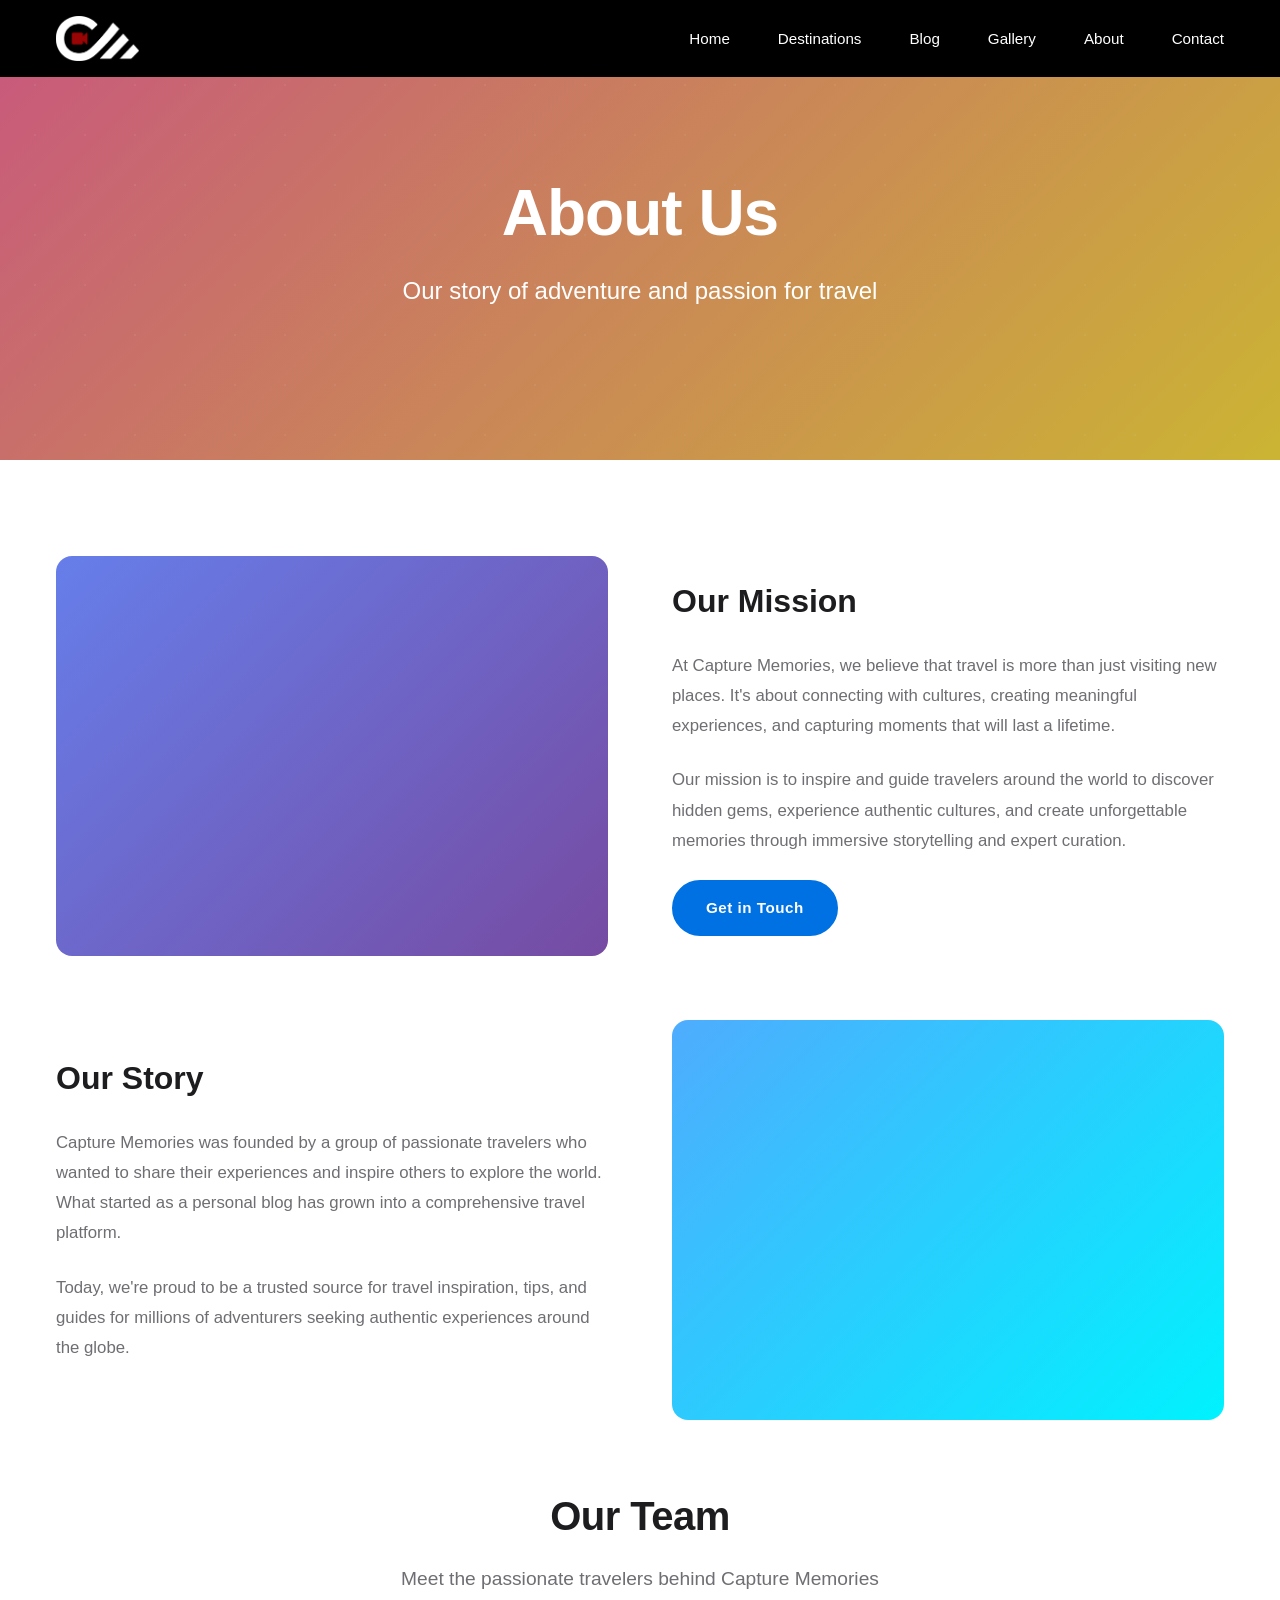
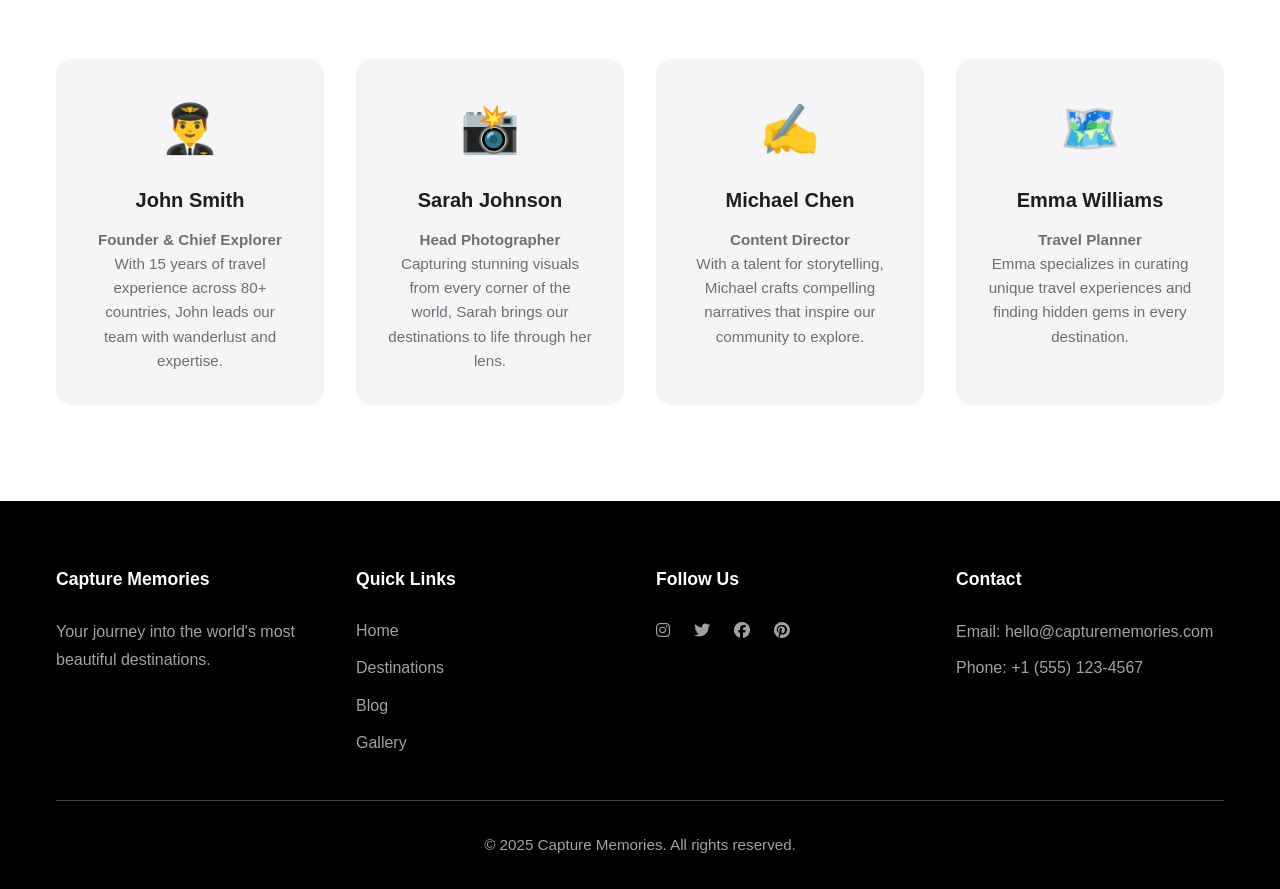
==== pages/about.html @ d1dd62fc "feat: Add complete website with images, email functionality, and styling updates - Add placeholder i" ====
<!DOCTYPE html>
<html lang="en">
<head>
    <meta charset="UTF-8">
    <meta name="viewport" content="width=device-width, initial-scale=1.0">
    <title>About - Capture Memories</title>
    <link rel="stylesheet" href="https://cdnjs.cloudflare.com/ajax/libs/font-awesome/6.4.0/css/all.min.css">
    <link rel="stylesheet" href="../css/style.css">
    <link rel="stylesheet" href="../css/animations.css">
    <link rel="stylesheet" href="../css/responsive.css">
    <style>
        .about-section {
            display: grid;
            grid-template-columns: 1fr 1fr;
            gap: 4rem;
            align-items: center;
            margin-bottom: 4rem;
        }

        .about-image {
            height: 400px;
            border-radius: 16px;
            background: linear-gradient(135deg, #667eea 0%, #764ba2 100%);
        }

        .about-content h3 {
            font-size: 2rem;
            margin-bottom: 1.5rem;
            font-weight: 700;
        }

        .about-content p {
            color: var(--text-light);
            margin-bottom: 1.5rem;
            line-height: 1.8;
            font-size: 1.05rem;
        }

        @media (max-width: 768px) {
            .about-section {
                grid-template-columns: 1fr;
                gap: 2rem;
            }

            .about-image {
                height: 250px;
            }
        }
    </style>
</head>
<body>
    <!-- Navigation -->
    <nav class="navbar">
        <div class="container">
            <div class="nav-wrapper">
                <a href="../index.html" class="logo">
                    <img src="../assets/images/logo.png" alt="Capture Memories" class="logo-img">
                </a>
                <div class="nav-toggle" id="navToggle">
                    <span></span>
                    <span></span>
                    <span></span>
                </div>
                <ul class="nav-menu" id="navMenu">
                    <li><a href="../index.html" class="nav-link">Home</a></li>
                    <li><a href="destinations.html" class="nav-link">Destinations</a></li>
                    <li><a href="blog.html" class="nav-link">Blog</a></li>
                    <li><a href="gallery.html" class="nav-link">Gallery</a></li>
                    <li><a href="about.html" class="nav-link active">About</a></li>
                    <li><a href="contact.html" class="nav-link">Contact</a></li>
                </ul>
            </div>
        </div>
    </nav>

    <!-- Page Header -->
    <section class="hero" style="margin-top: 60px; height: 400px; background: linear-gradient(135deg, #fa709a 0%, #fee140 100%);">
        <div class="hero-content">
            <h1 class="hero-title fade-in-up">About Us</h1>
            <p class="hero-subtitle fade-in-up" style="animation-delay: 0.2s;">Our story of adventure and passion for travel</p>
        </div>
        <div class="hero-overlay"></div>
    </section>

    <!-- About Content -->
    <section class="section">
        <div class="container">
            <div class="about-section" data-aos="fade-up">
                <div class="about-image"></div>
                <div class="about-content">
                    <h3>Our Mission</h3>
                    <p>At Capture Memories, we believe that travel is more than just visiting new places. It's about connecting with cultures, creating meaningful experiences, and capturing moments that will last a lifetime.</p>
                    <p>Our mission is to inspire and guide travelers around the world to discover hidden gems, experience authentic cultures, and create unforgettable memories through immersive storytelling and expert curation.</p>
                    <a href="contact.html" class="cta-button">Get in Touch</a>
                </div>
            </div>

            <div class="about-section" data-aos="fade-up" style="direction: rtl;">
                <div class="about-image" style="background: linear-gradient(135deg, #4facfe 0%, #00f2fe 100%); direction: ltr;"></div>
                <div class="about-content" style="direction: ltr;">
                    <h3>Our Story</h3>
                    <p>Capture Memories was founded by a group of passionate travelers who wanted to share their experiences and inspire others to explore the world. What started as a personal blog has grown into a comprehensive travel platform.</p>
                    <p>Today, we're proud to be a trusted source for travel inspiration, tips, and guides for millions of adventurers seeking authentic experiences around the globe.</p>
                </div>
            </div>

            <div class="section-header" style="margin-top: 4rem;">
                <h2>Our Team</h2>
                <p>Meet the passionate travelers behind Capture Memories</p>
            </div>

            <div class="features-grid">
                <div class="feature-item" data-aos="fade-up">
                    <div class="feature-icon">👨‍✈️</div>
                    <h3>John Smith</h3>
                    <p><strong>Founder & Chief Explorer</strong></p>
                    <p>With 15 years of travel experience across 80+ countries, John leads our team with wanderlust and expertise.</p>
                </div>
                <div class="feature-item" data-aos="fade-up">
                    <div class="feature-icon">📸</div>
                    <h3>Sarah Johnson</h3>
                    <p><strong>Head Photographer</strong></p>
                    <p>Capturing stunning visuals from every corner of the world, Sarah brings our destinations to life through her lens.</p>
                </div>
                <div class="feature-item" data-aos="fade-up">
                    <div class="feature-icon">✍️</div>
                    <h3>Michael Chen</h3>
                    <p><strong>Content Director</strong></p>
                    <p>With a talent for storytelling, Michael crafts compelling narratives that inspire our community to explore.</p>
                </div>
                <div class="feature-item" data-aos="fade-up">
                    <div class="feature-icon">🗺️</div>
                    <h3>Emma Williams</h3>
                    <p><strong>Travel Planner</strong></p>
                    <p>Emma specializes in curating unique travel experiences and finding hidden gems in every destination.</p>
                </div>
            </div>
        </div>
    </section>

    <!-- Footer -->
    <footer class="footer">
        <div class="container">
            <div class="footer-content">
                <div class="footer-section">
                    <h4>Capture Memories</h4>
                    <p>Your journey into the world's most beautiful destinations.</p>
                </div>
                <div class="footer-section">
                    <h4>Quick Links</h4>
                    <ul>
                        <li><a href="../index.html">Home</a></li>
                        <li><a href="destinations.html">Destinations</a></li>
                        <li><a href="blog.html">Blog</a></li>
                        <li><a href="gallery.html">Gallery</a></li>
                    </ul>
                </div>
                <div class="footer-section">
                    <h4>Follow Us</h4>
                    <div class="social-links">
                        <a href="#" title="Instagram"><i class="fab fa-instagram"></i></a>
                        <a href="#" title="Twitter"><i class="fab fa-twitter"></i></a>
                        <a href="#" title="Facebook"><i class="fab fa-facebook"></i></a>
                        <a href="#" title="Pinterest"><i class="fab fa-pinterest"></i></a>
                    </div>
                </div>
                <div class="footer-section">
                    <h4>Contact</h4>
                    <p>Email: hello@capturememories.com</p>
                    <p>Phone: +1 (555) 123-4567</p>
                </div>
            </div>
            <div class="footer-bottom">
                <p>&copy; 2025 Capture Memories. All rights reserved.</p>
            </div>
        </div>
    </footer>

    <script src="../js/main.js"></script>
    <script src="../js/navigation.js"></script>
    <script src="../js/scroll-animations.js"></script>
</body>
</html>
---- css/style.css ----
* {
    margin: 0;
    padding: 0;
    box-sizing: border-box;
}

:root {
    --primary-color: #000;
    --secondary-color: #fff;
    --accent-color: #0071e3;
    --text-dark: #1d1d1f;
    --text-light: #6e6e73;
    --bg-light: #f5f5f7;
    --border-color: #e5e5e7;
    --spacing-unit: 1rem;
    --transition: all 0.3s cubic-bezier(0.25, 0.46, 0.45, 0.94);
    
    /* CHANGE THIS LINE - Default system fonts */
    --font-family: -apple-system, BlinkMacSystemFont, "Segoe UI", Roboto, "Helvetica Neue", Arial, sans-serif;
    
    /* TO ONE OF THESE OPTIONS */
    
    /* Option A: Poppins (Modern & Clean) */
    /* --font-family: 'Poppins', sans-serif; */
    
    /* Option B: Inter (Professional) */
    /* --font-family: 'Inter', sans-serif; */
    
    /* Option C: Montserrat (Bold & Modern) */
    /* --font-family: 'Montserrat', sans-serif; */
    
    /* Option D: Raleway (Elegant) */
    /* --font-family: 'Raleway', sans-serif; */
    
    /* Option E: Playfair Display (Serif - Luxury) */
    /* --font-family: 'Playfair Display', serif; */
}

html {
    scroll-behavior: smooth;
}

body {
    font-family: var(--font-family);
    color: var(--text-dark);
    background-color: var(--secondary-color);
    line-height: 1.6;
    overflow-x: hidden;
}

/* Container */
.container {
    max-width: 1200px;
    margin: 0 auto;
    padding: 0 var(--spacing-unit);
}

/* Navigation */
.navbar {
    position: fixed;
    top: 0;
    width: 100%;
    background-color: #000000;
    background: #000000;
    z-index: 1000;
    transition: var(--transition);
}

.nav-wrapper {
    display: flex;
    justify-content: space-between;
    align-items: center;
    padding: 1rem 0;
}

.logo {
    font-size: 1.5rem;
    font-weight: 700;
    letter-spacing: -0.5px;
    display: flex;
    align-items: center;
    gap: 0.75rem;
    cursor: pointer;
}

.logo-img {
    height: 45px;
    width: auto;
    object-fit: contain;
    transition: transform 0.3s ease;
}

.logo-img:hover {
    transform: scale(1.1);
}

.logo-text {
    background: linear-gradient(135deg, #667eea 0%, #764ba2 100%);
    -webkit-background-clip: text;
    -webkit-text-fill-color: transparent;
    background-clip: text;
}

.nav-menu {
    display: flex;
    list-style: none;
    gap: 3rem;
}

.nav-link {
    text-decoration: none;
    color: #ffffff;
    font-size: 0.95rem;
    font-weight: 500;
    transition: var(--transition);
    position: relative;
}

.nav-link:hover {
    color: var(--accent-color);
}

.nav-link::after {
    content: '';
    position: absolute;
    bottom: -4px;
    left: 0;
    width: 0;
    height: 2px;
    background: var(--accent-color);
    transition: var(--transition);
}

.nav-link:hover::after,
.nav-link.active::after {
    width: 100%;
}

.nav-toggle {
    display: none;
    flex-direction: column;
    cursor: pointer;
    gap: 5px;
}

.nav-toggle span {
    width: 25px;
    height: 2px;
    background: #ffffff;
    border-radius: 2px;
    transition: var(--transition);
}

/* Hero Section */
.hero {
    margin-top: 60px;
    height: 600px;
    background: linear-gradient(135deg, #667eea 0%, #764ba2 100%);
    display: flex;
    align-items: center;
    justify-content: center;
    text-align: center;
    color: white;
    position: relative;
    overflow: hidden;
}

.hero::before {
    content: '';
    position: absolute;
    top: -50%;
    right: -50%;
    width: 200%;
    height: 200%;
    background: radial-gradient(circle, rgba(255,255,255,0.1) 1px, transparent 1px);
    background-size: 50px 50px;
    animation: moveBackground 20s linear infinite;
}

@keyframes moveBackground {
    0% { transform: translate(0, 0); }
    100% { transform: translate(50px, 50px); }
}

.hero-overlay {
    position: absolute;
    top: 0;
    left: 0;
    width: 100%;
    height: 100%;
    background: rgba(0, 0, 0, 0.2);
}

.hero-content {
    position: relative;
    z-index: 2;
    max-width: 800px;
}

.hero-title {
    font-size: 4rem;
    font-weight: 700;
    margin-bottom: 1.5rem;
    letter-spacing: -1px;
    line-height: 1.1;
}

.hero-subtitle {
    font-size: 1.5rem;
    margin-bottom: 2rem;
    opacity: 0.95;
    font-weight: 400;
}

/* CTA Button */
.cta-button {
    display: inline-block;
    padding: 0.875rem 2rem;
    background: var(--accent-color);
    color: white;
    text-decoration: none;
    border-radius: 980px;
    font-weight: 600;
    font-size: 0.95rem;
    transition: var(--transition);
    border: 2px solid var(--accent-color);
    cursor: pointer;
    letter-spacing: 0.5px;
}

.cta-button:hover {
    background: #0066cc;
    border-color: #0066cc;
    transform: scale(1.05);
}

/* Sections */
.section {
    padding: 6rem var(--spacing-unit);
}

.section-header {
    text-align: center;
    margin-bottom: 4rem;
}

.section-header h2 {
    font-size: 2.5rem;
    margin-bottom: 1rem;
    font-weight: 700;
    letter-spacing: -0.5px;
}

.section-header p {
    font-size: 1.2rem;
    color: var(--text-light);
    font-weight: 400;
}

/* Destinations Grid */
.destinations-grid {
    display: grid;
    grid-template-columns: repeat(auto-fit, minmax(350px, 1fr));
    gap: 2.5rem;
}

.destination-card {
    background: var(--bg-light);
    border-radius: 16px;
    overflow: hidden;
    transition: var(--transition);
    cursor: pointer;
}

.destination-card:hover {
    transform: translateY(-8px);
    box-shadow: 0 20px 40px rgba(0, 0, 0, 0.1);
}

.destination-image {
    width: 100%;
    height: 300px;
    background-size: cover;
    background-position: center;
    background-repeat: no-repeat;
    transition: var(--transition);
}

.destination-card:hover .destination-image {
    transform: scale(1.05);
}

.destination-content {
    padding: 2rem;
}

.destination-content h3 {
    font-size: 1.5rem;
    margin-bottom: 0.5rem;
    font-weight: 600;
}

.destination-content p {
    color: var(--text-light);
    margin-bottom: 1.5rem;
    line-height: 1.5;
}

.read-more {
    color: var(--accent-color);
    text-decoration: none;
    font-weight: 600;
    transition: var(--transition);
    display: inline-block;
}

.read-more:hover {
    transform: translateX(4px);
}

/* Blog Grid */
.blog-grid {
    display: grid;
    grid-template-columns: repeat(auto-fit, minmax(340px, 1fr));
    gap: 2.5rem;
    margin-bottom: 3rem;
}

.blog-card {
    background: var(--secondary-color);
    border-radius: 16px;
    overflow: hidden;
    transition: var(--transition);
    border: 1px solid var(--border-color);
}

.blog-card:hover {
    box-shadow: 0 20px 40px rgba(0, 0, 0, 0.08);
    transform: translateY(-8px);
}

.blog-image {
    width: 100%;
    height: 300px;
    background-size: cover;
    background-position: center;
    transition: var(--transition);
}

.blog-card:hover .blog-image {
    transform: scale(1.05);
}

.blog-content {
    padding: 2rem;
}

.blog-date {
    font-size: 0.85rem;
    color: var(--text-light);
    font-weight: 500;
    text-transform: uppercase;
    letter-spacing: 0.5px;
}

.blog-content h3 {
    font-size: 1.5rem;
    margin: 1rem 0;
    font-weight: 600;
    line-height: 1.3;
}

.blog-content p {
    color: var(--text-light);
    margin-bottom: 1.5rem;
    line-height: 1.6;
}

/* Features Grid */
.features-grid {
    display: grid;
    grid-template-columns: repeat(auto-fit, minmax(250px, 1fr));
    gap: 2rem;
}

.feature-item {
    text-align: center;
    padding: 2rem;
    border-radius: 16px;
    background: var(--bg-light);
    transition: var(--transition);
}

.feature-item:hover {
    transform: translateY(-8px);
    background: linear-gradient(135deg, rgba(102, 126, 234, 0.1) 0%, rgba(118, 75, 162, 0.1) 100%);
}

.feature-icon {
    font-size: 3rem;
    margin-bottom: 1rem;
}

.feature-item h3 {
    font-size: 1.25rem;
    margin-bottom: 0.75rem;
    font-weight: 600;
}

.feature-item p {
    color: var(--text-light);
    font-size: 0.95rem;
    line-height: 1.6;
}

/* Newsletter Section */
.newsletter {
    background: linear-gradient(135deg, #667eea 0%, #764ba2 100%);
    color: white;
    text-align: center;
}

.newsletter-content h2 {
    font-size: 2.5rem;
    margin-bottom: 1rem;
    font-weight: 700;
}

.newsletter-content p {
    font-size: 1.1rem;
    margin-bottom: 2rem;
    opacity: 0.95;
}

.newsletter-form {
    display: flex;
    gap: 1rem;
    max-width: 500px;
    margin: 0 auto;
    flex-wrap: wrap;
    justify-content: center;
}

.newsletter-form input {
    flex: 1;
    min-width: 250px;
    padding: 0.875rem 1.5rem;
    border: none;
    border-radius: 980px;
    font-size: 0.95rem;
    font-family: var(--font-family);
}

.newsletter-form input:focus {
    outline: none;
    box-shadow: 0 0 0 3px rgba(255, 255, 255, 0.2);
}

.newsletter-form .cta-button {
    background: white;
    color: var(--accent-color);
    border-color: white;
}

.newsletter-form .cta-button:hover {
    background: var(--bg-light);
}

/* Section CTA */
.section-cta {
    text-align: center;
    margin-top: 3rem;
}

/* Footer */
.footer {
    background: var(--primary-color);
    color: white;
    padding: 4rem var(--spacing-unit) 2rem;
}

.footer-content {
    display: grid;
    grid-template-columns: repeat(auto-fit, minmax(250px, 1fr));
    gap: 2rem;
    margin-bottom: 2rem;
}

.footer-section h4 {
    font-size: 1.1rem;
    margin-bottom: 1.5rem;
    font-weight: 600;
}

.footer-section p {
    color: #a1a1a6;
    line-height: 1.8;
    margin-bottom: 0.5rem;
}

.footer-section ul {
    list-style: none;
}

.footer-section ul li {
    margin-bottom: 0.75rem;
}

.footer-section a {
    color: #a1a1a6;
    text-decoration: none;
    transition: var(--transition);
}

.footer-section a:hover {
    color: white;
}

.social-links {
    display: flex;
    gap: 1.5rem;
}

.footer-bottom {
    text-align: center;
    padding-top: 2rem;
    border-top: 1px solid #424245;
    color: #a1a1a6;
    font-size: 0.95rem;
}
---- css/animations.css ----
/* Fade In Up Animation */
@keyframes fadeInUp {
    from {
        opacity: 0;
        transform: translateY(30px);
    }
    to {
        opacity: 1;
        transform: translateY(0);
    }
}

.fade-in-up {
    animation: fadeInUp 0.8s ease-out forwards;
    opacity: 0;
}

/* Pulse Animation */
@keyframes pulse {
    0% {
        opacity: 1;
    }
    50% {
        opacity: 0.5;
    }
    100% {
        opacity: 1;
    }
}

.pulse {
    animation: pulse 2s ease-in-out infinite;
}

/* Float Animation */
@keyframes float {
    0%, 100% {
        transform: translateY(0px);
    }
    50% {
        transform: translateY(-20px);
    }
}

.float {
    animation: float 3s ease-in-out infinite;
}

/* Slide In Left */
@keyframes slideInLeft {
    from {
        opacity: 0;
        transform: translateX(-50px);
    }
    to {
        opacity: 1;
        transform: translateX(0);
    }
}

.slide-in-left {
    animation: slideInLeft 0.8s ease-out forwards;
}

/* Slide In Right */
@keyframes slideInRight {
    from {
        opacity: 0;
        transform: translateX(50px);
    }
    to {
        opacity: 1;
        transform: translateX(0);
    }
}

.slide-in-right {
    animation: slideInRight 0.8s ease-out forwards;
}

/* Scale In */
@keyframes scaleIn {
    from {
        opacity: 0;
        transform: scale(0.9);
    }
    to {
        opacity: 1;
        transform: scale(1);
    }
}

.scale-in {
    animation: scaleIn 0.6s ease-out forwards;
}

/* Glow Animation */
@keyframes glow {
    0% {
        box-shadow: 0 0 5px rgba(0, 113, 227, 0.3);
    }
    50% {
        box-shadow: 0 0 20px rgba(0, 113, 227, 0.6);
    }
    100% {
        box-shadow: 0 0 5px rgba(0, 113, 227, 0.3);
    }
}

.glow {
    animation: glow 3s ease-in-out infinite;
}

/* Bounce Animation */
@keyframes bounce {
    0%, 100% {
        transform: translateY(0);
    }
    50% {
        transform: translateY(-10px);
    }
}

.bounce {
    animation: bounce 1s ease-in-out infinite;
}

/* Shimmer Animation */
@keyframes shimmer {
    0% {
        background-position: -1000px 0;
    }
    100% {
        background-position: 1000px 0;
    }
}

.shimmer {
    background: linear-gradient(90deg, #f0f0f0 25%, #e0e0e0 50%, #f0f0f0 75%);
    background-size: 1000px 100%;
    animation: shimmer 2s infinite;
}
---- css/responsive.css ----
/* Tablet Breakpoint (768px) */
@media (max-width: 768px) {
    .nav-menu {
        gap: 1.5rem;
    }

    .nav-link {
        font-size: 0.85rem;
    }

    .hero-title {
        font-size: 2.5rem;
    }

    .hero-subtitle {
        font-size: 1.1rem;
    }

    .section-header h2 {
        font-size: 1.8rem;
    }

    .destinations-grid,
    .blog-grid {
        grid-template-columns: 1fr;
    }

    .features-grid {
        grid-template-columns: repeat(2, 1fr);
    }

    .newsletter-form {
        flex-direction: column;
    }

    .newsletter-form input {
        min-width: auto;
    }
}

/* Mobile Breakpoint (480px) */
@media (max-width: 480px) {
    :root {
        --spacing-unit: 0.75rem;
    }

    .nav-toggle {
        display: flex;
    }

    .nav-menu {
        position: fixed;
        left: -100%;
        top: 70px;
        flex-direction: column;
        background-color: white;
        width: 100%;
        text-align: center;
        transition: 0.3s;
        gap: 0;
        padding: 2rem 0;
        box-shadow: 0 10px 27px rgba(0, 0, 0, 0.05);
    }

    .nav-menu.active {
        left: 0;
    }

    .nav-menu li {
        padding: 0.75rem 0;
    }

    .nav-link {
        display: block;
        padding: 0.75rem 0;
    }

    .hero {
        height: 400px;
        margin-top: 60px;
    }

    .hero-title {
        font-size: 1.8rem;
    }

    .hero-subtitle {
        font-size: 0.95rem;
    }

    .section {
        padding: 3rem 1rem;
    }

    .section-header h2 {
        font-size: 1.5rem;
    }

    .section-header p {
        font-size: 0.95rem;
    }

    .destinations-grid,
    .blog-grid,
    .features-grid {
        grid-template-columns: 1fr;
    }

    .destination-card,
    .blog-card {
        border-radius: 12px;
    }

    .destination-image,
    .blog-image {
        height: 200px;
    }

    .destination-content,
    .blog-content {
        padding: 1.5rem;
    }

    .footer-content {
        grid-template-columns: 1fr;
        gap: 1.5rem;
    }

    .cta-button {
        width: 100%;
        text-align: center;
    }

    .newsletter-form input {
        width: 100%;
    }
}

/* Extra Large Screens */
@media (min-width: 1440px) {
    .container {
        max-width: 1320px;
    }

    .hero-title {
        font-size: 5rem;
    }

    .section-header h2 {
        font-size: 3rem;
    }
}
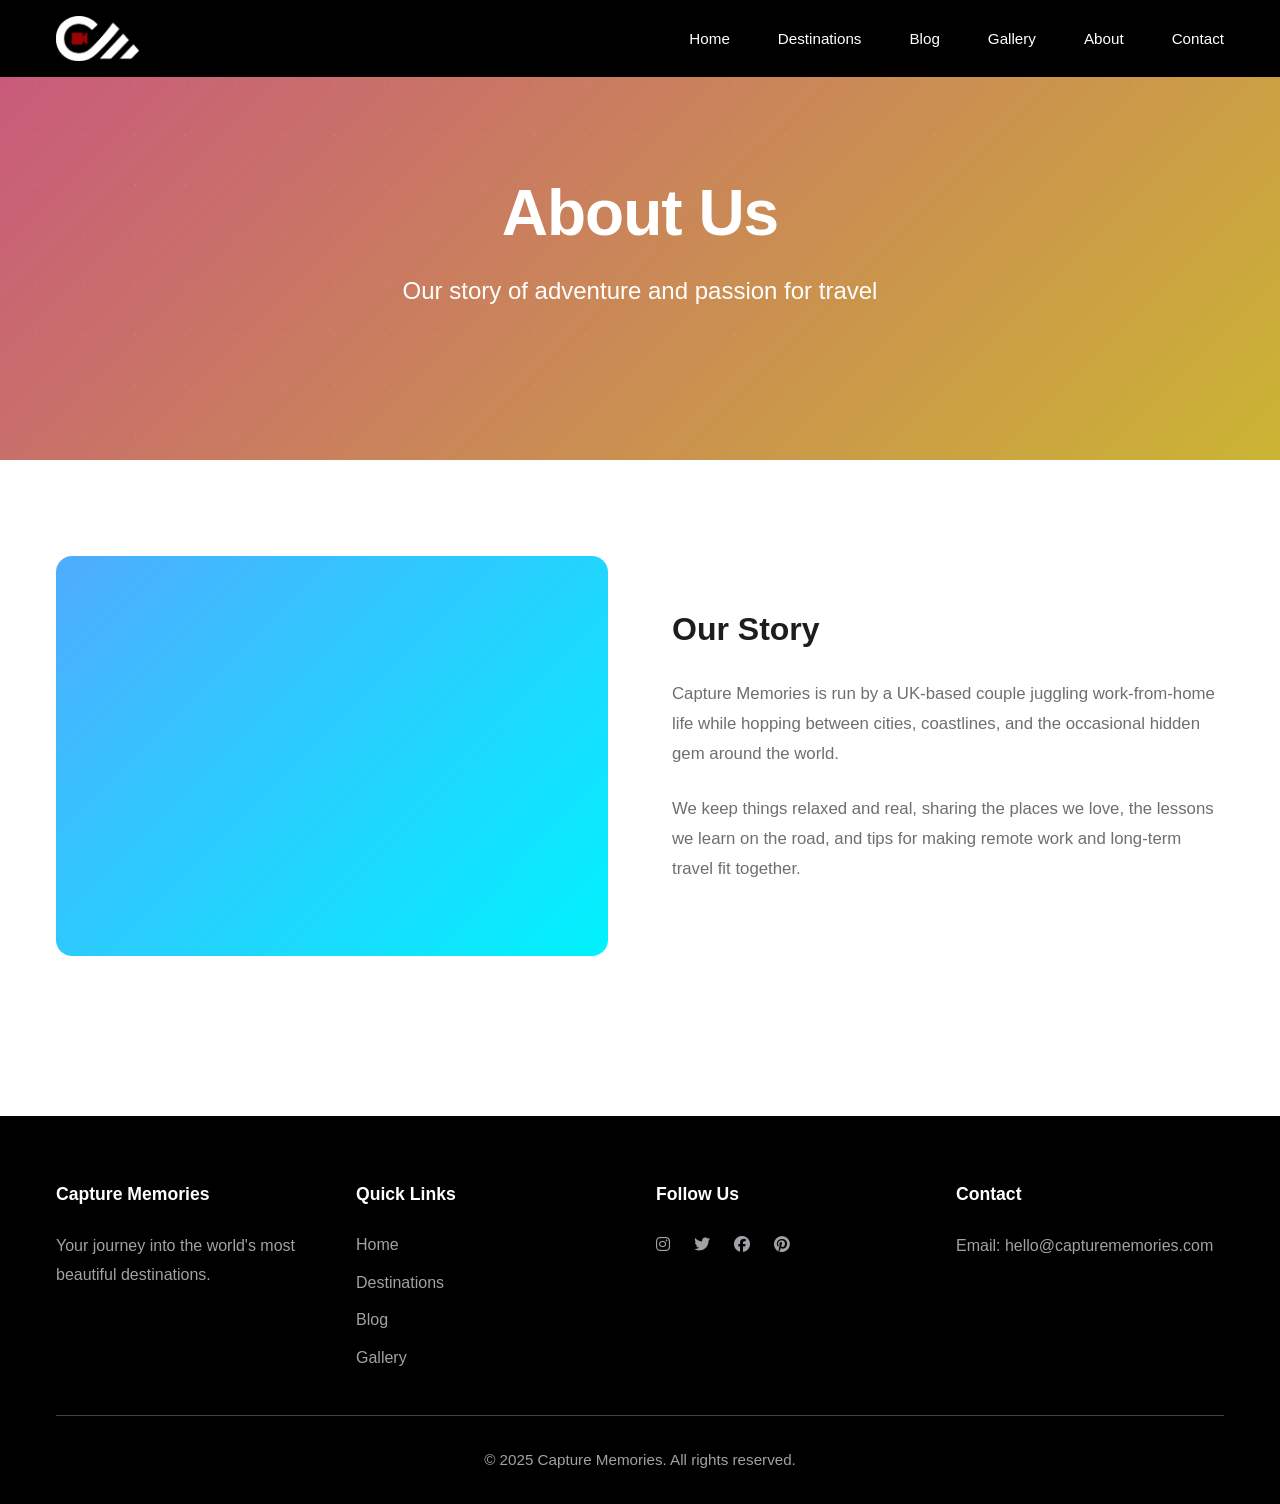
==== commit c359b88a: "chore: CM-001 update about page" ====
--- a/pages/about.html
+++ b/pages/about.html
@@ -86,53 +86,11 @@
     <section class="section">
         <div class="container">
             <div class="about-section" data-aos="fade-up">
-                <div class="about-image"></div>
+                <div class="about-image" style="background: linear-gradient(135deg, #4facfe 0%, #00f2fe 100%);"></div>
                 <div class="about-content">
-                    <h3>Our Mission</h3>
-                    <p>At Capture Memories, we believe that travel is more than just visiting new places. It's about connecting with cultures, creating meaningful experiences, and capturing moments that will last a lifetime.</p>
-                    <p>Our mission is to inspire and guide travelers around the world to discover hidden gems, experience authentic cultures, and create unforgettable memories through immersive storytelling and expert curation.</p>
-                    <a href="contact.html" class="cta-button">Get in Touch</a>
-                </div>
-            </div>
-
-            <div class="about-section" data-aos="fade-up" style="direction: rtl;">
-                <div class="about-image" style="background: linear-gradient(135deg, #4facfe 0%, #00f2fe 100%); direction: ltr;"></div>
-                <div class="about-content" style="direction: ltr;">
                     <h3>Our Story</h3>
-                    <p>Capture Memories was founded by a group of passionate travelers who wanted to share their experiences and inspire others to explore the world. What started as a personal blog has grown into a comprehensive travel platform.</p>
-                    <p>Today, we're proud to be a trusted source for travel inspiration, tips, and guides for millions of adventurers seeking authentic experiences around the globe.</p>
-                </div>
-            </div>
-
-            <div class="section-header" style="margin-top: 4rem;">
-                <h2>Our Team</h2>
-                <p>Meet the passionate travelers behind Capture Memories</p>
-            </div>
-
-            <div class="features-grid">
-                <div class="feature-item" data-aos="fade-up">
-                    <div class="feature-icon">👨‍✈️</div>
-                    <h3>John Smith</h3>
-                    <p><strong>Founder & Chief Explorer</strong></p>
-                    <p>With 15 years of travel experience across 80+ countries, John leads our team with wanderlust and expertise.</p>
-                </div>
-                <div class="feature-item" data-aos="fade-up">
-                    <div class="feature-icon">📸</div>
-                    <h3>Sarah Johnson</h3>
-                    <p><strong>Head Photographer</strong></p>
-                    <p>Capturing stunning visuals from every corner of the world, Sarah brings our destinations to life through her lens.</p>
-                </div>
-                <div class="feature-item" data-aos="fade-up">
-                    <div class="feature-icon">✍️</div>
-                    <h3>Michael Chen</h3>
-                    <p><strong>Content Director</strong></p>
-                    <p>With a talent for storytelling, Michael crafts compelling narratives that inspire our community to explore.</p>
-                </div>
-                <div class="feature-item" data-aos="fade-up">
-                    <div class="feature-icon">🗺️</div>
-                    <h3>Emma Williams</h3>
-                    <p><strong>Travel Planner</strong></p>
-                    <p>Emma specializes in curating unique travel experiences and finding hidden gems in every destination.</p>
+                    <p>Capture Memories is run by a UK-based couple juggling work-from-home life while hopping between cities, coastlines, and the occasional hidden gem around the world.</p>
+                    <p>We keep things relaxed and real, sharing the places we love, the lessons we learn on the road, and tips for making remote work and long-term travel fit together.</p>
                 </div>
             </div>
         </div>
@@ -167,7 +125,6 @@
                 <div class="footer-section">
                     <h4>Contact</h4>
                     <p>Email: hello@capturememories.com</p>
-                    <p>Phone: +1 (555) 123-4567</p>
                 </div>
             </div>
             <div class="footer-bottom">
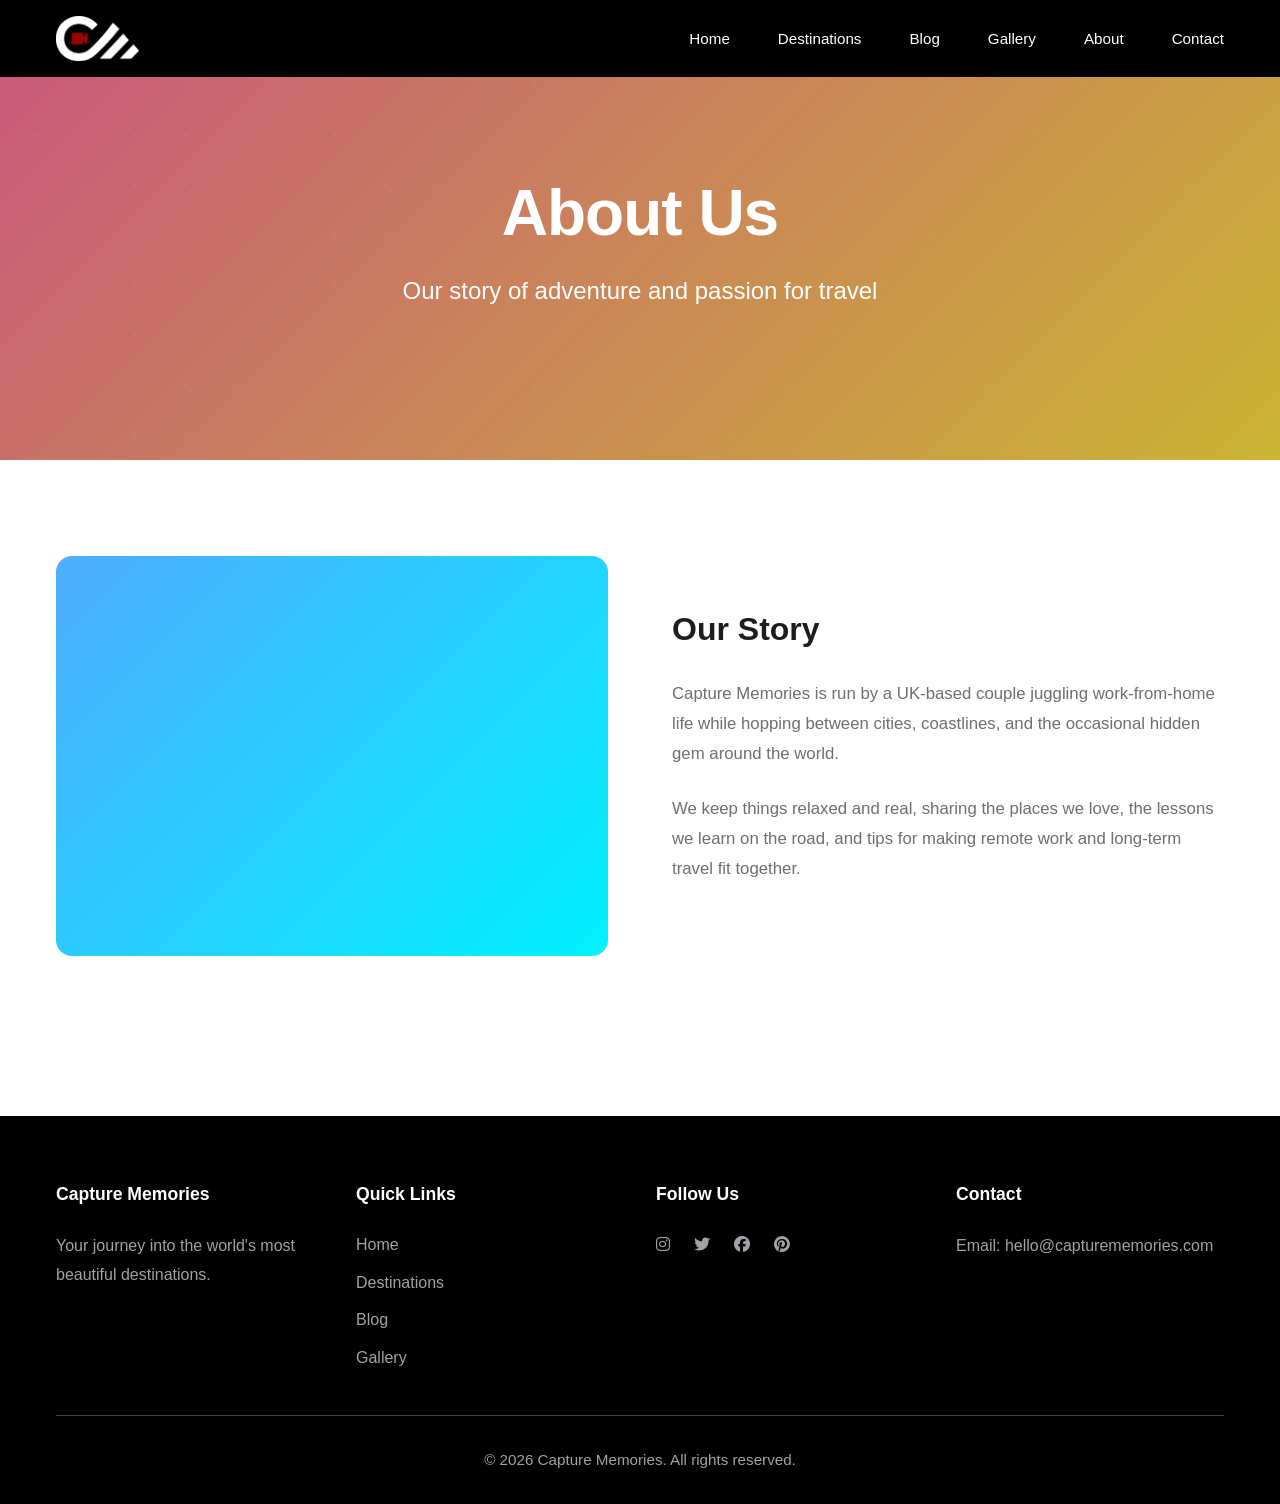
==== commit 708fa022: "Update about.html" ====
--- a/pages/about.html
+++ b/pages/about.html
@@ -128,7 +128,7 @@
                 </div>
             </div>
             <div class="footer-bottom">
-                <p>&copy; 2025 Capture Memories. All rights reserved.</p>
+                <p>&copy; 2026 Capture Memories. All rights reserved.</p>
             </div>
         </div>
     </footer>
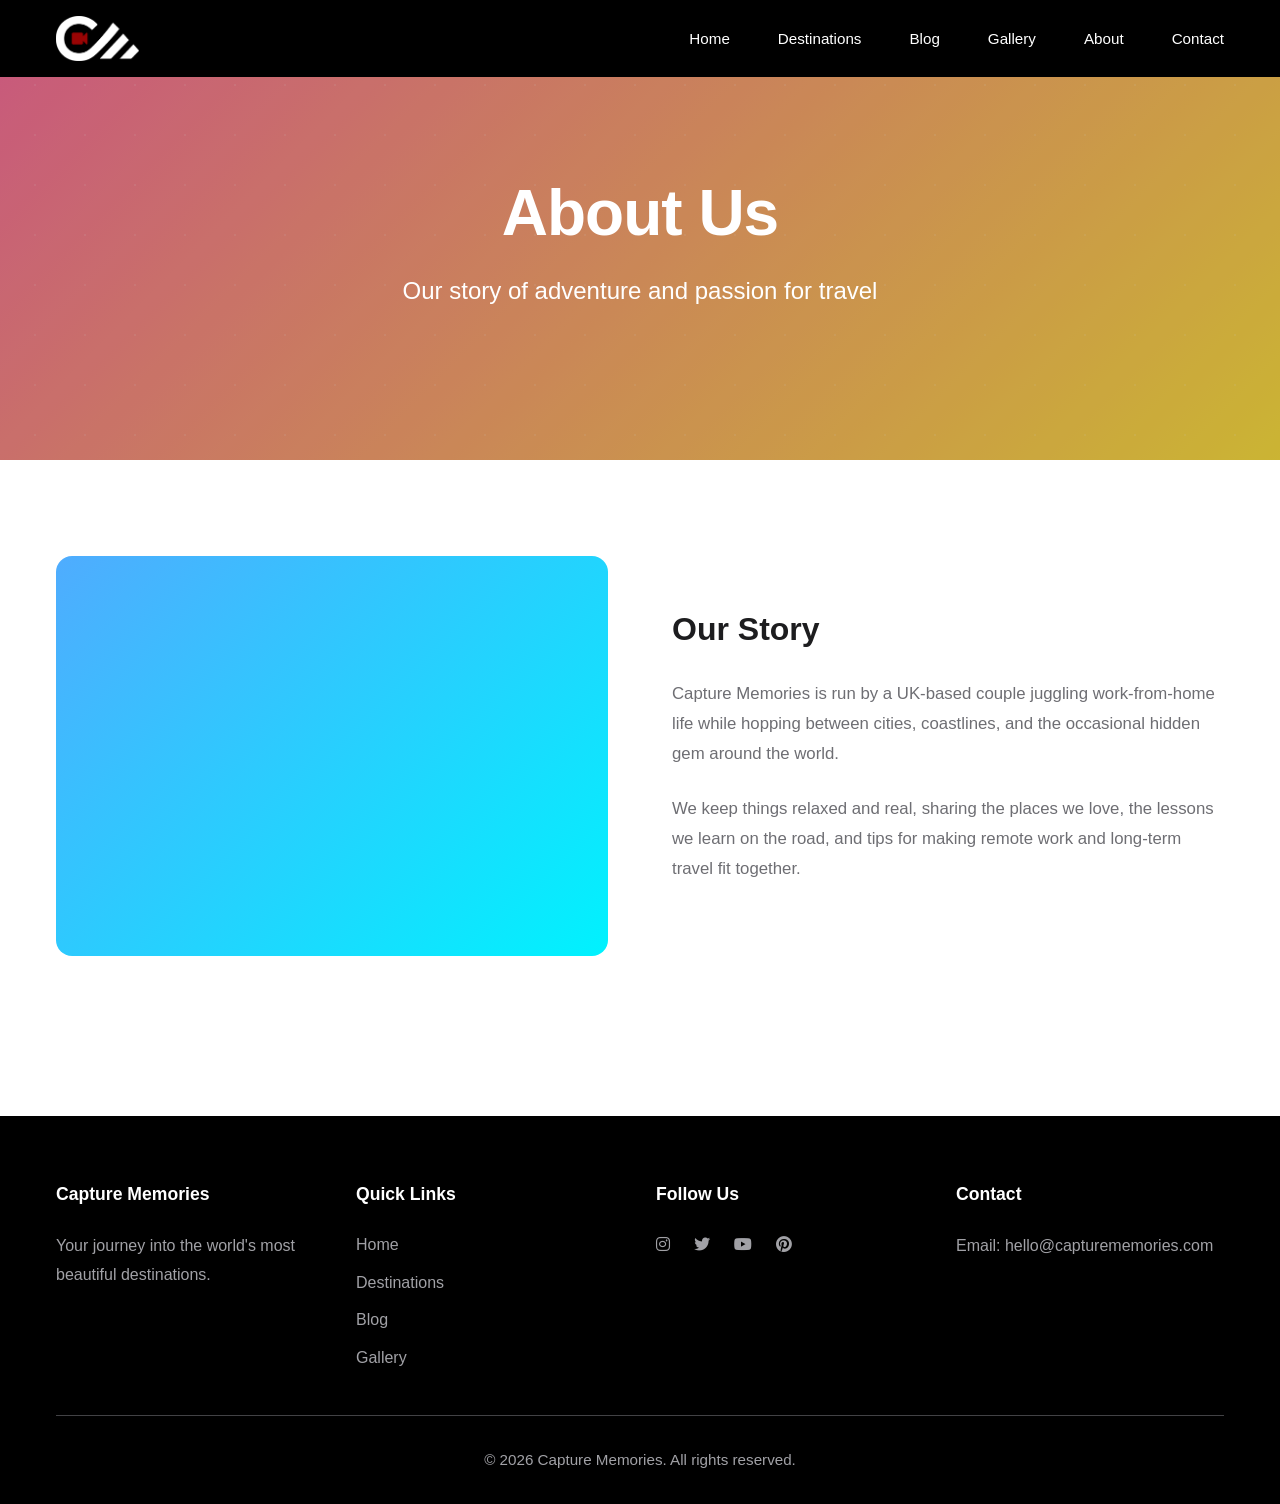
==== commit 68ee3721: "added youtube url" ====
--- a/pages/about.html
+++ b/pages/about.html
@@ -118,7 +118,7 @@
                     <div class="social-links">
                         <a href="#" title="Instagram"><i class="fab fa-instagram"></i></a>
                         <a href="#" title="Twitter"><i class="fab fa-twitter"></i></a>
-                        <a href="#" title="Facebook"><i class="fab fa-facebook"></i></a>
+                        <a href="https://www.youtube.com/@capturememories1585" title="YouTube"><i class="fab fa-youtube"></i></a>
                         <a href="#" title="Pinterest"><i class="fab fa-pinterest"></i></a>
                     </div>
                 </div>
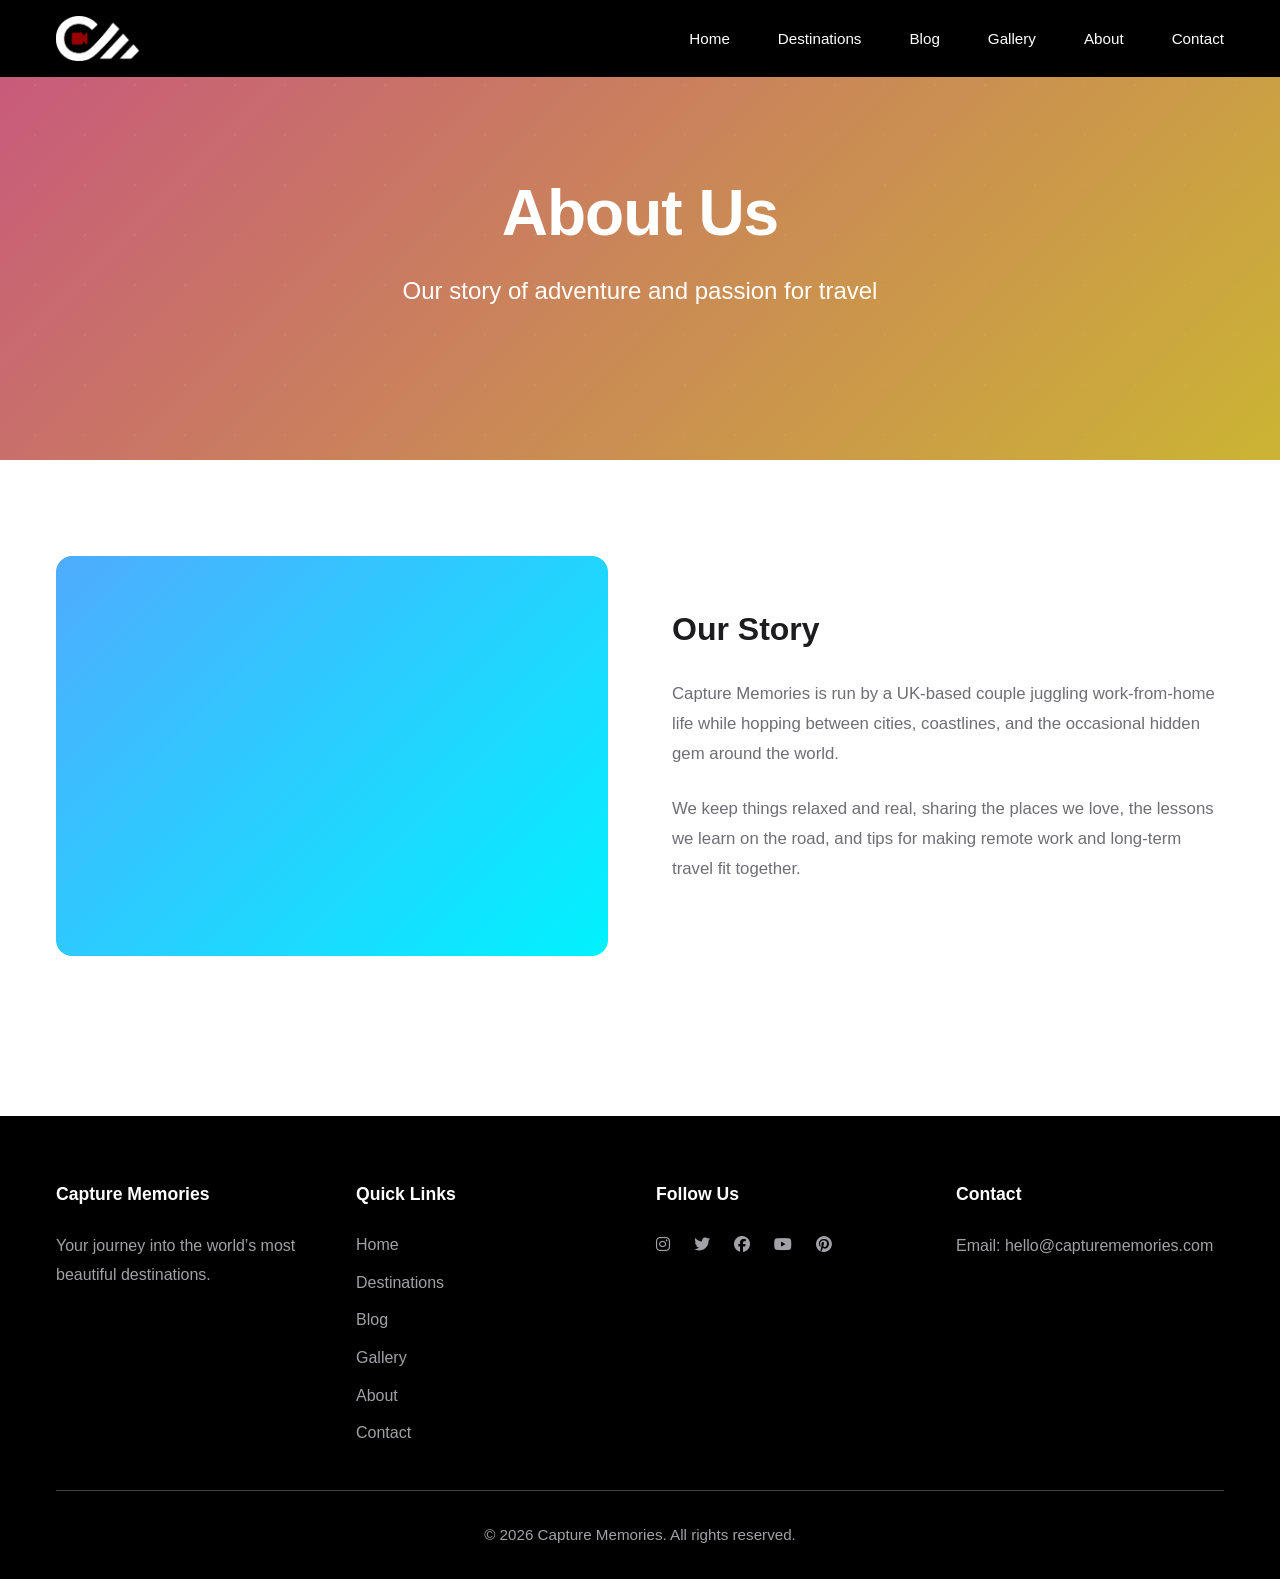
==== commit e8160f00: "chore: CM-002 added correct links" ====
--- a/pages/about.html
+++ b/pages/about.html
@@ -97,42 +97,9 @@
     </section>
 
     <!-- Footer -->
-    <footer class="footer">
-        <div class="container">
-            <div class="footer-content">
-                <div class="footer-section">
-                    <h4>Capture Memories</h4>
-                    <p>Your journey into the world's most beautiful destinations.</p>
-                </div>
-                <div class="footer-section">
-                    <h4>Quick Links</h4>
-                    <ul>
-                        <li><a href="../index.html">Home</a></li>
-                        <li><a href="destinations.html">Destinations</a></li>
-                        <li><a href="blog.html">Blog</a></li>
-                        <li><a href="gallery.html">Gallery</a></li>
-                    </ul>
-                </div>
-                <div class="footer-section">
-                    <h4>Follow Us</h4>
-                    <div class="social-links">
-                        <a href="#" title="Instagram"><i class="fab fa-instagram"></i></a>
-                        <a href="#" title="Twitter"><i class="fab fa-twitter"></i></a>
-                        <a href="https://www.youtube.com/@capturememories1585" title="YouTube"><i class="fab fa-youtube"></i></a>
-                        <a href="#" title="Pinterest"><i class="fab fa-pinterest"></i></a>
-                    </div>
-                </div>
-                <div class="footer-section">
-                    <h4>Contact</h4>
-                    <p>Email: hello@capturememories.com</p>
-                </div>
-            </div>
-            <div class="footer-bottom">
-                <p>&copy; 2026 Capture Memories. All rights reserved.</p>
-            </div>
-        </div>
-    </footer>
+    <footer id="site-footer"></footer>
 
+    <script src="../js/footer.js"></script>
     <script src="../js/main.js"></script>
     <script src="../js/navigation.js"></script>
     <script src="../js/scroll-animations.js"></script>
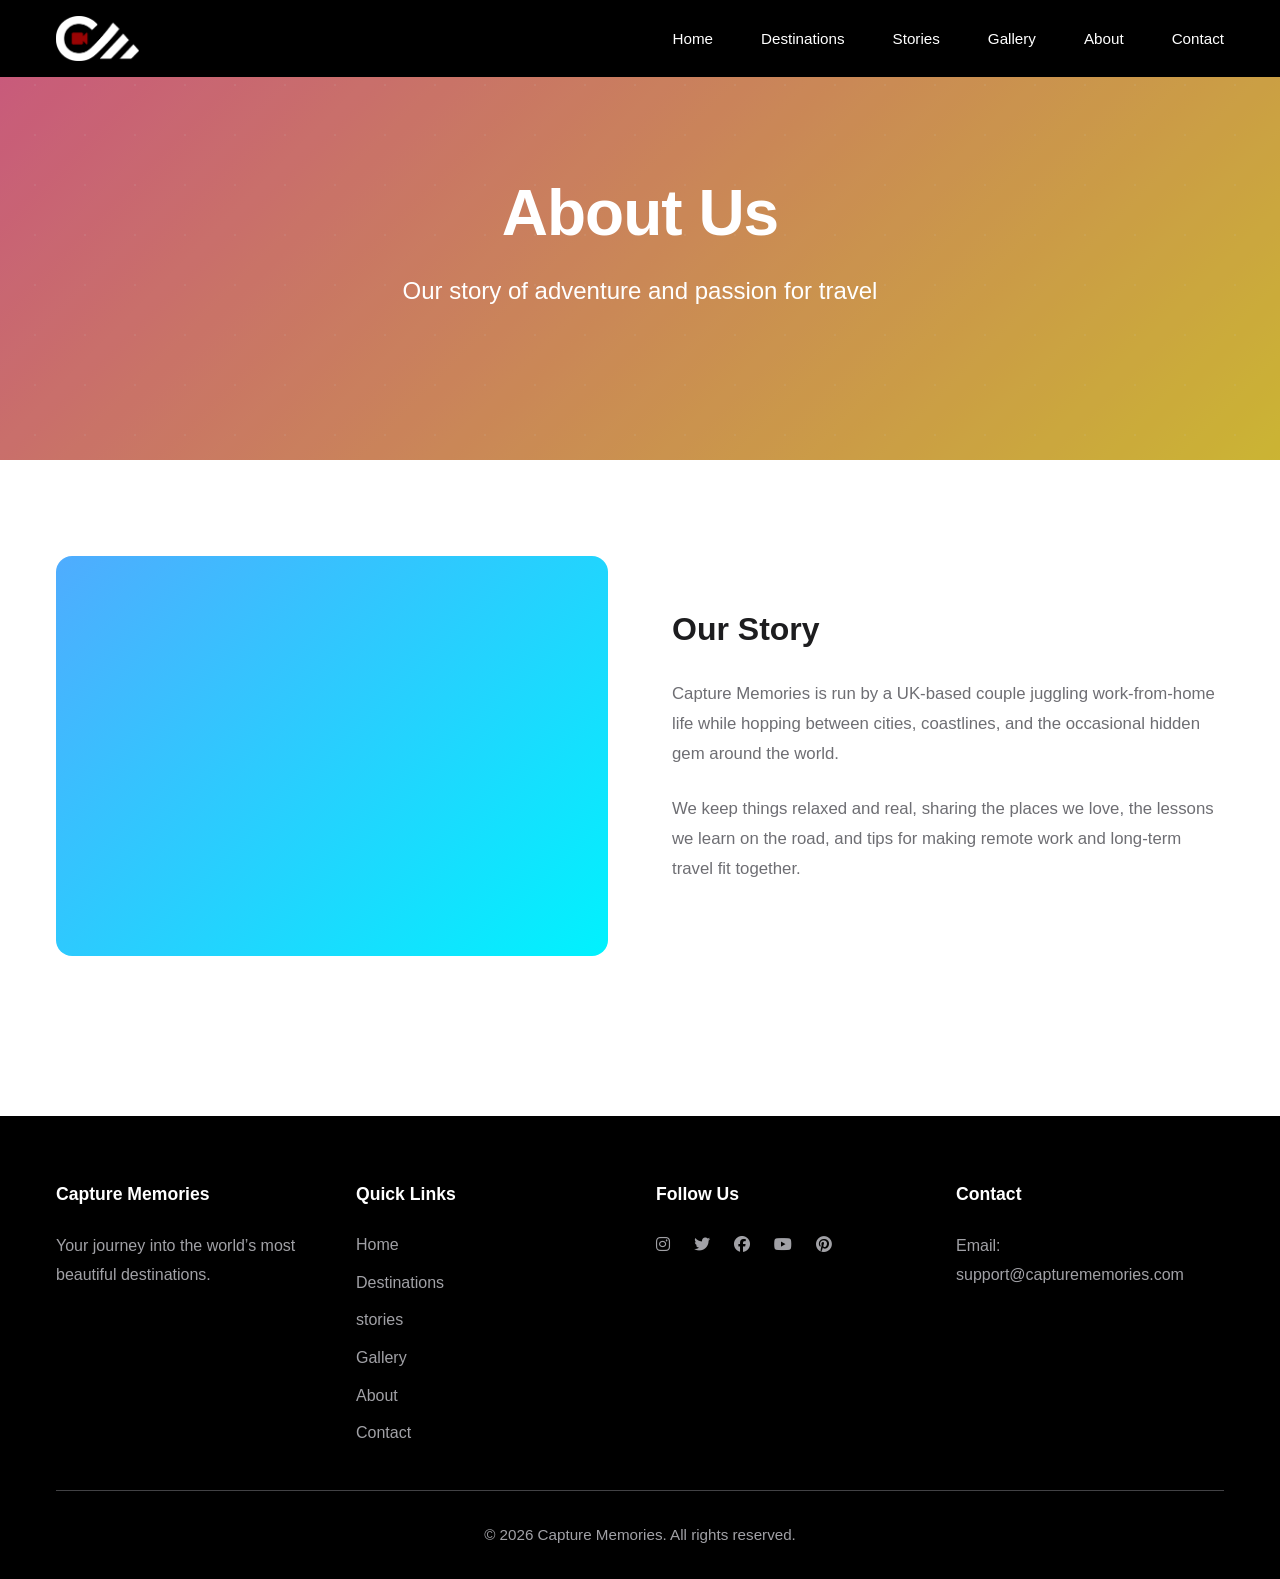
==== commit 7acce3ae: "chore: CM-011 rename blog to story" ====
--- a/pages/about.html
+++ b/pages/about.html
@@ -64,7 +64,7 @@
                 <ul class="nav-menu" id="navMenu">
                     <li><a href="../index.html" class="nav-link">Home</a></li>
                     <li><a href="destinations.html" class="nav-link">Destinations</a></li>
-                    <li><a href="blog.html" class="nav-link">Blog</a></li>
+                    <li><a href="stories.html" class="nav-link">Stories</a></li>
                     <li><a href="gallery.html" class="nav-link">Gallery</a></li>
                     <li><a href="about.html" class="nav-link active">About</a></li>
                     <li><a href="contact.html" class="nav-link">Contact</a></li>
--- a/css/style.css
+++ b/css/style.css
@@ -318,15 +318,93 @@
     transform: translateX(4px);
 }
 
-/* Blog Grid */
-.blog-grid {
+/* stories Filter Bar */
+.stories-filter-bar {
+    display: flex;
+    flex-wrap: wrap;
+    gap: 0.625rem;
+    padding: 0 var(--spacing-unit) 1.75rem;
+    max-width: 1200px;
+    margin: 0 auto;
+}
+
+.filter-chip {
+    padding: 0.45rem 1.1rem;
+    border-radius: 999px;
+    border: 1.5px solid var(--border-color);
+    background: var(--secondary-color);
+    color: var(--text-light);
+    font-size: 0.875rem;
+    font-weight: 500;
+    cursor: pointer;
+    transition: var(--transition);
+    font-family: inherit;
+}
+
+.filter-chip:hover {
+    border-color: #667eea;
+    color: #667eea;
+}
+
+.filter-chip.active {
+    background: linear-gradient(135deg, #667eea 0%, #764ba2 100%);
+    border-color: transparent;
+    color: #fff;
+    font-weight: 600;
+}
+
+/* Filtered view banner */
+.stories-filter-banner {
+    display: flex;
+    align-items: center;
+    justify-content: space-between;
+    flex-wrap: wrap;
+    gap: 0.75rem;
+    background: linear-gradient(135deg, rgba(102, 126, 234, 0.1) 0%, rgba(118, 75, 162, 0.1) 100%);
+    border: 1px solid rgba(102, 126, 234, 0.25);
+    border-radius: 12px;
+    padding: 0.875rem 1.25rem;
+    margin: 0 auto 2rem;
+    max-width: 1200px;
+    font-size: 0.95rem;
+    color: var(--text-color);
+}
+
+.filter-banner-clear {
+    font-size: 0.85rem;
+    color: #667eea;
+    font-weight: 600;
+    white-space: nowrap;
+    text-decoration: none;
+    transition: var(--transition);
+}
+
+.filter-banner-clear:hover {
+    opacity: 0.75;
+}
+
+/* Empty state when no posts match filter */
+.stories-empty-state {
+    grid-column: 1 / -1;
+    text-align: center;
+    padding: 4rem 2rem;
+    color: var(--text-light);
+}
+
+.stories-empty-state p {
+    margin-bottom: 0.5rem;
+    font-size: 1.05rem;
+}
+
+/* stories Grid */
+.stories-grid {
     display: grid;
     grid-template-columns: repeat(auto-fit, minmax(340px, 1fr));
     gap: 2.5rem;
     margin-bottom: 3rem;
 }
 
-.blog-card {
+.stories-card {
     background: var(--secondary-color);
     border-radius: 16px;
     overflow: hidden;
@@ -334,12 +412,12 @@
     border: 1px solid var(--border-color);
 }
 
-.blog-card:hover {
+.stories-card:hover {
     box-shadow: 0 20px 40px rgba(0, 0, 0, 0.08);
     transform: translateY(-8px);
 }
 
-.blog-image {
+.stories-image {
     width: 100%;
     height: 300px;
     background-size: cover;
@@ -347,15 +425,15 @@
     transition: var(--transition);
 }
 
-.blog-card:hover .blog-image {
+.stories-card:hover .stories-image {
     transform: scale(1.05);
 }
 
-.blog-content {
+.stories-content {
     padding: 2rem;
 }
 
-.blog-date {
+.stories-date {
     font-size: 0.85rem;
     color: var(--text-light);
     font-weight: 500;
@@ -363,14 +441,14 @@
     letter-spacing: 0.5px;
 }
 
-.blog-content h3 {
+.stories-content h3 {
     font-size: 1.5rem;
     margin: 1rem 0;
     font-weight: 600;
     line-height: 1.3;
 }
 
-.blog-content p {
+.stories-content p {
     color: var(--text-light);
     margin-bottom: 1.5rem;
     line-height: 1.6;
@@ -528,3 +606,107 @@
     color: #a1a1a6;
     font-size: 0.95rem;
 }
+
+/* Markdown Content Styling */
+.stories-post-content h1 {
+    font-size: 2.5rem;
+    font-weight: 700;
+    margin-bottom: 1.5rem;
+    line-height: 1.2;
+    color: var(--text-color);
+}
+
+.stories-post-content h2 {
+    font-size: 1.75rem;
+    font-weight: 600;
+    margin: 2.5rem 0 1rem;
+    color: var(--text-color);
+    line-height: 1.3;
+}
+
+.stories-post-content h3 {
+    font-size: 1.35rem;
+    font-weight: 600;
+    margin: 2rem 0 0.75rem;
+    color: var(--text-color);
+}
+
+.stories-post-content p {
+    margin-bottom: 1.5rem;
+    text-align: justify;
+    line-height: 1.8;
+}
+
+.stories-post-content ul, 
+.stories-post-content ol {
+    margin: 1.5rem 0 1.5rem 1.75rem;
+    line-height: 1.8;
+}
+
+.stories-post-content li {
+    margin-bottom: 0.75rem;
+    color: var(--text-light);
+}
+
+.stories-post-content strong {
+    color: var(--text-color);
+    font-weight: 600;
+}
+
+.stories-post-content blockquote {
+    background: linear-gradient(135deg, rgba(102, 126, 234, 0.05) 0%, rgba(118, 75, 162, 0.05) 100%);
+    border-left: 4px solid #667eea;
+    padding: 1.5rem;
+    border-radius: 8px;
+    margin: 2rem 0;
+    font-style: italic;
+    color: var(--text-light);
+}
+
+.stories-post-content blockquote strong {
+    font-style: normal;
+}
+
+/* YouTube Embeds */
+.youtube-embed {
+    position: relative;
+    width: 100%;
+    margin: 2rem 0;
+    border-radius: 12px;
+    overflow: hidden;
+    box-shadow: 0 4px 12px rgba(0, 0, 0, 0.1);
+}
+
+.youtube-embed iframe {
+    max-width: 100%;
+    border-radius: 12px;
+}
+
+/* Images & Figures */
+.stories-post-content img {
+    max-width: 100%;
+    height: auto;
+    border-radius: 12px;
+    display: block;
+}
+
+.stories-figure {
+    margin: 2rem 0;
+    text-align: center;
+    padding: 0;
+}
+
+.stories-figure img {
+    width: 100%;
+    height: auto;
+    border-radius: 12px;
+    box-shadow: 0 4px 12px rgba(0, 0, 0, 0.08);
+}
+
+.stories-figure figcaption {
+    margin-top: 0.75rem;
+    font-size: 0.9rem;
+    color: var(--text-light);
+    font-style: italic;
+    line-height: 1.4;
+}
--- a/css/responsive.css
+++ b/css/responsive.css
@@ -21,7 +21,7 @@
     }
 
     .destinations-grid,
-    .blog-grid {
+    .stories-grid {
         grid-template-columns: 1fr;
     }
 
@@ -53,13 +53,13 @@
         left: -100%;
         top: 70px;
         flex-direction: column;
-        background-color: white;
+        background-color: #000000;
         width: 100%;
         text-align: center;
         transition: 0.3s;
         gap: 0;
         padding: 2rem 0;
-        box-shadow: 0 10px 27px rgba(0, 0, 0, 0.05);
+        box-shadow: 0 10px 27px rgba(0, 0, 0, 0.2);
     }
 
     .nav-menu.active {
@@ -73,6 +73,15 @@
     .nav-link {
         display: block;
         padding: 0.75rem 0;
+        color: #ffffff;
+    }
+
+    .nav-link:hover {
+        color: var(--accent-color);
+    }
+
+    .nav-link::after {
+        display: none;
     }
 
     .hero {
@@ -101,23 +110,23 @@
     }
 
     .destinations-grid,
-    .blog-grid,
+    .stories-grid,
     .features-grid {
         grid-template-columns: 1fr;
     }
 
     .destination-card,
-    .blog-card {
+    .stories-card {
         border-radius: 12px;
     }
 
     .destination-image,
-    .blog-image {
+    .stories-image {
         height: 200px;
     }
 
     .destination-content,
-    .blog-content {
+    .stories-content {
         padding: 1.5rem;
     }
 
@@ -133,6 +142,21 @@
 
     .newsletter-form input {
         width: 100%;
+    }
+
+    .stories-filter-bar {
+        padding: 0 var(--spacing-unit) 1.75rem;
+        gap: 0.5rem;
+    }
+
+    .filter-chip {
+        padding: 0.4rem 0.9rem;
+        font-size: 0.8rem;
+    }
+
+    .stories-filter-banner {
+        padding: 0.75rem 1rem;
+        font-size: 0.85rem;
     }
 }
 
